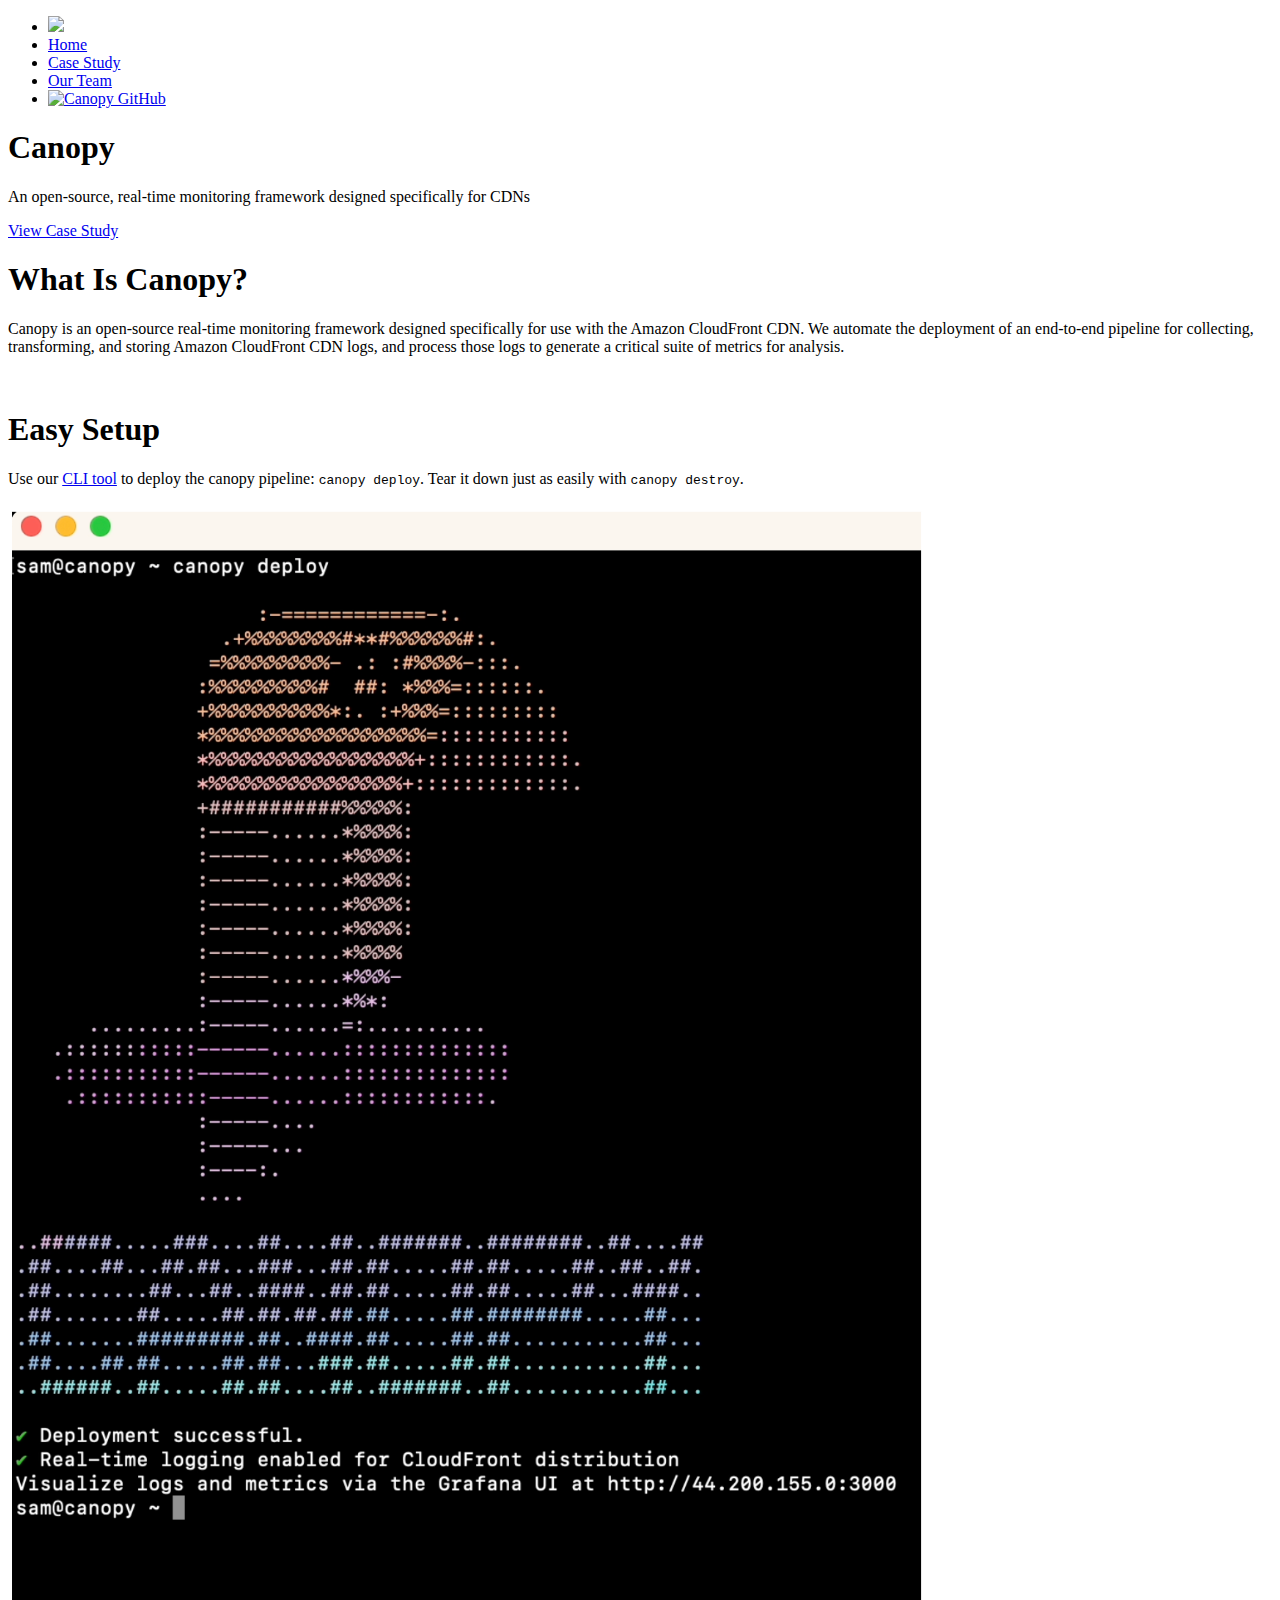
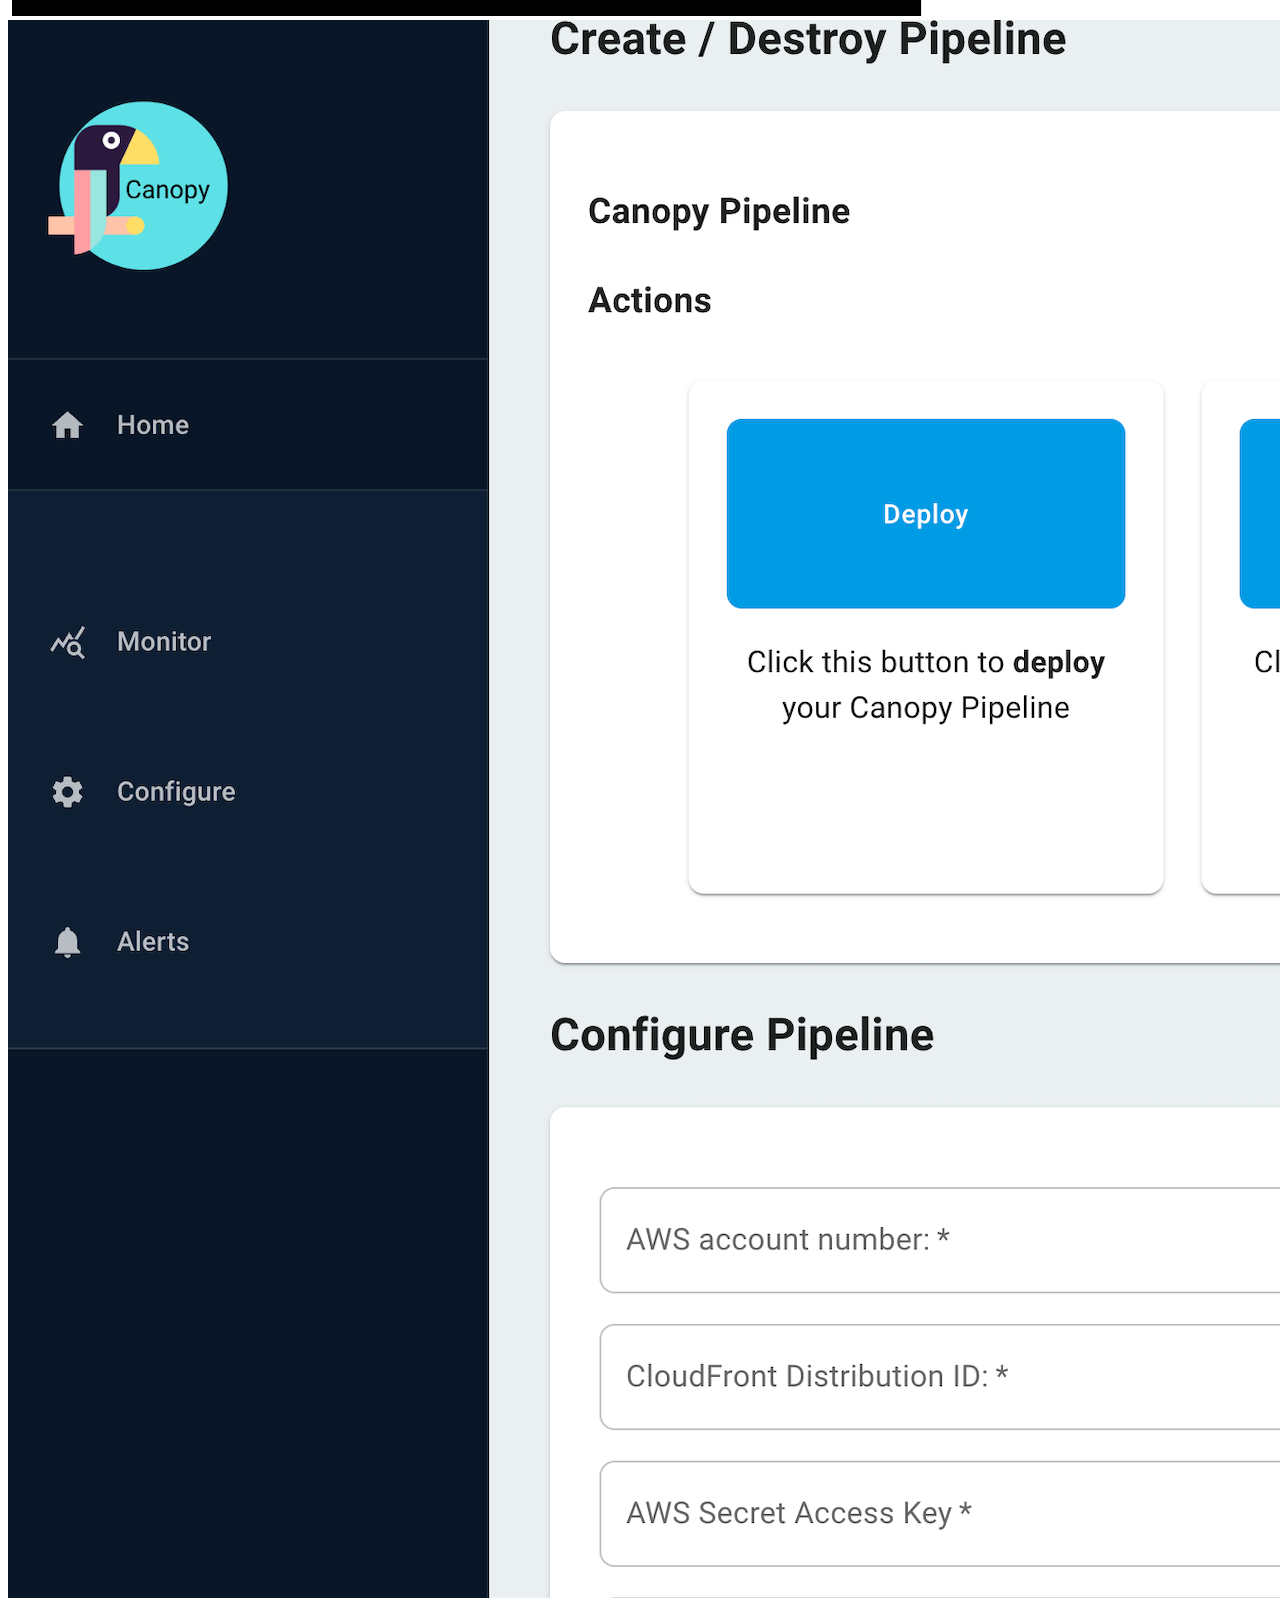
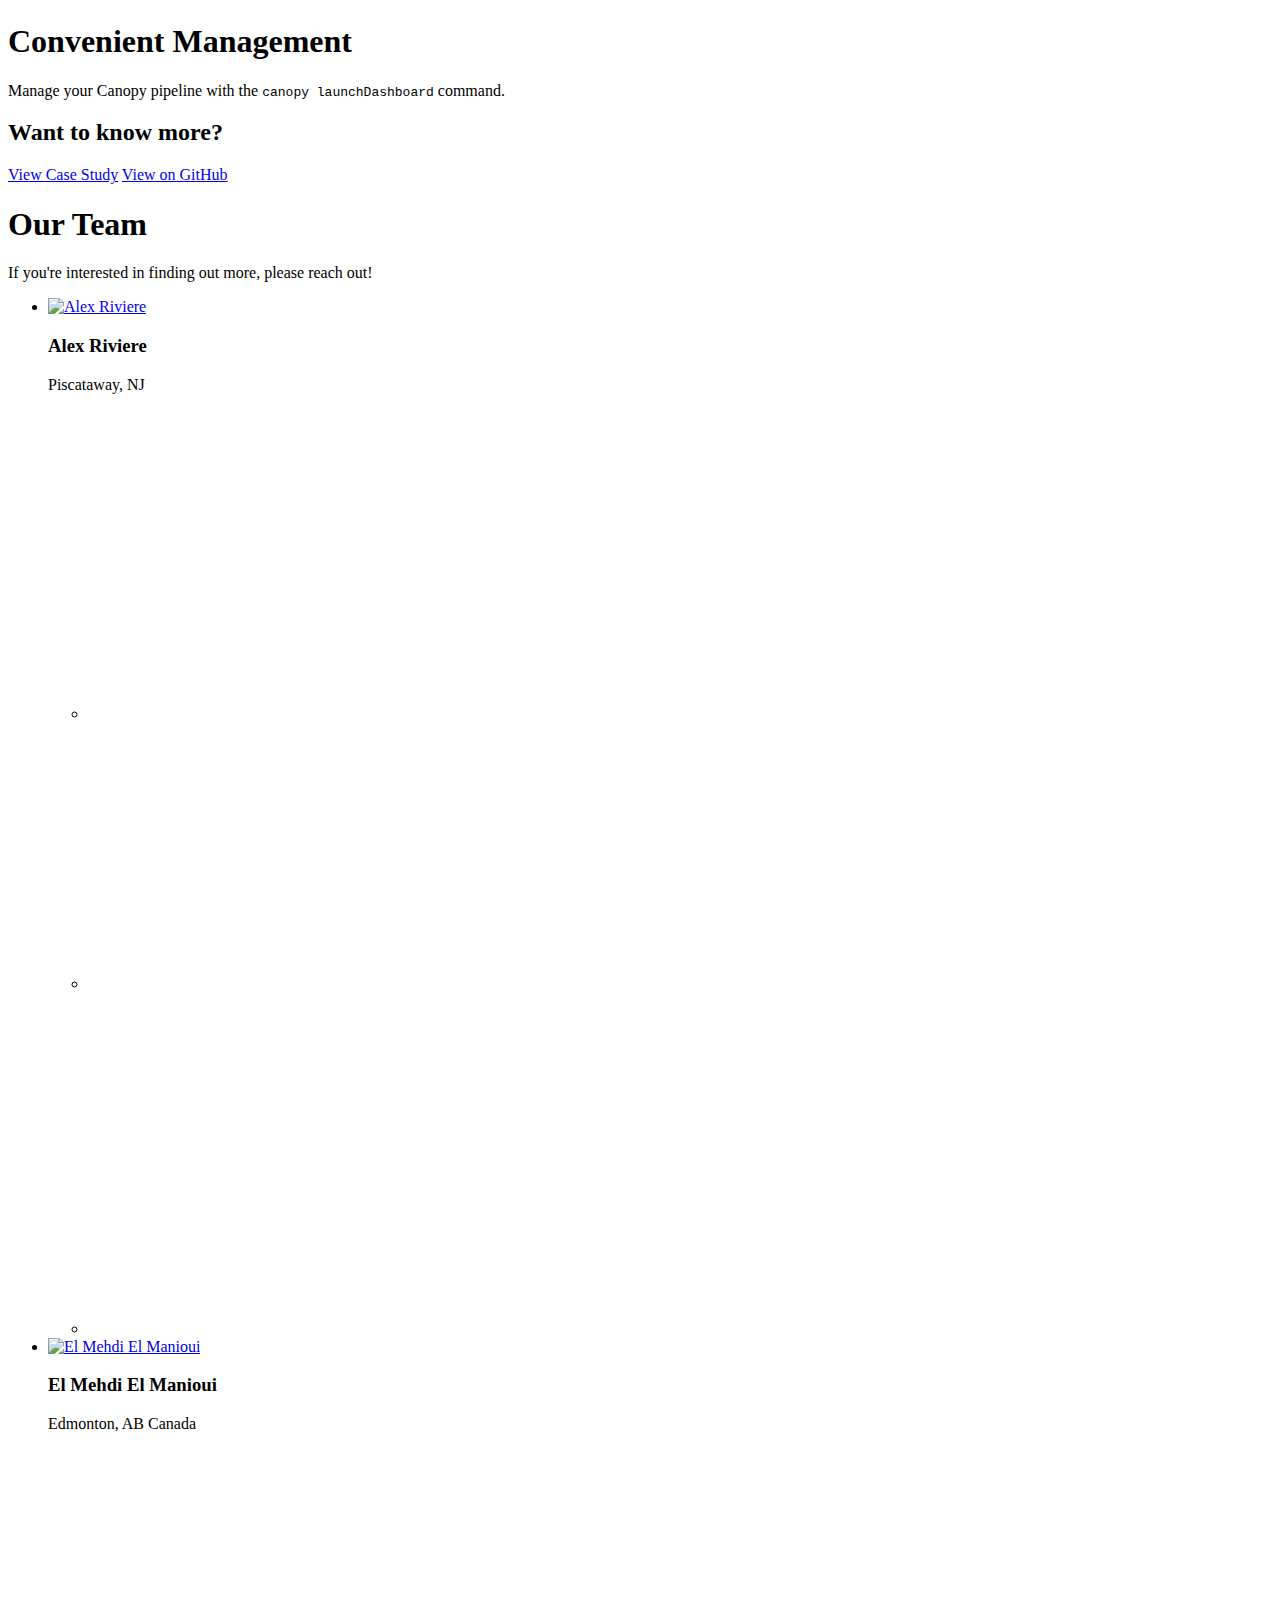
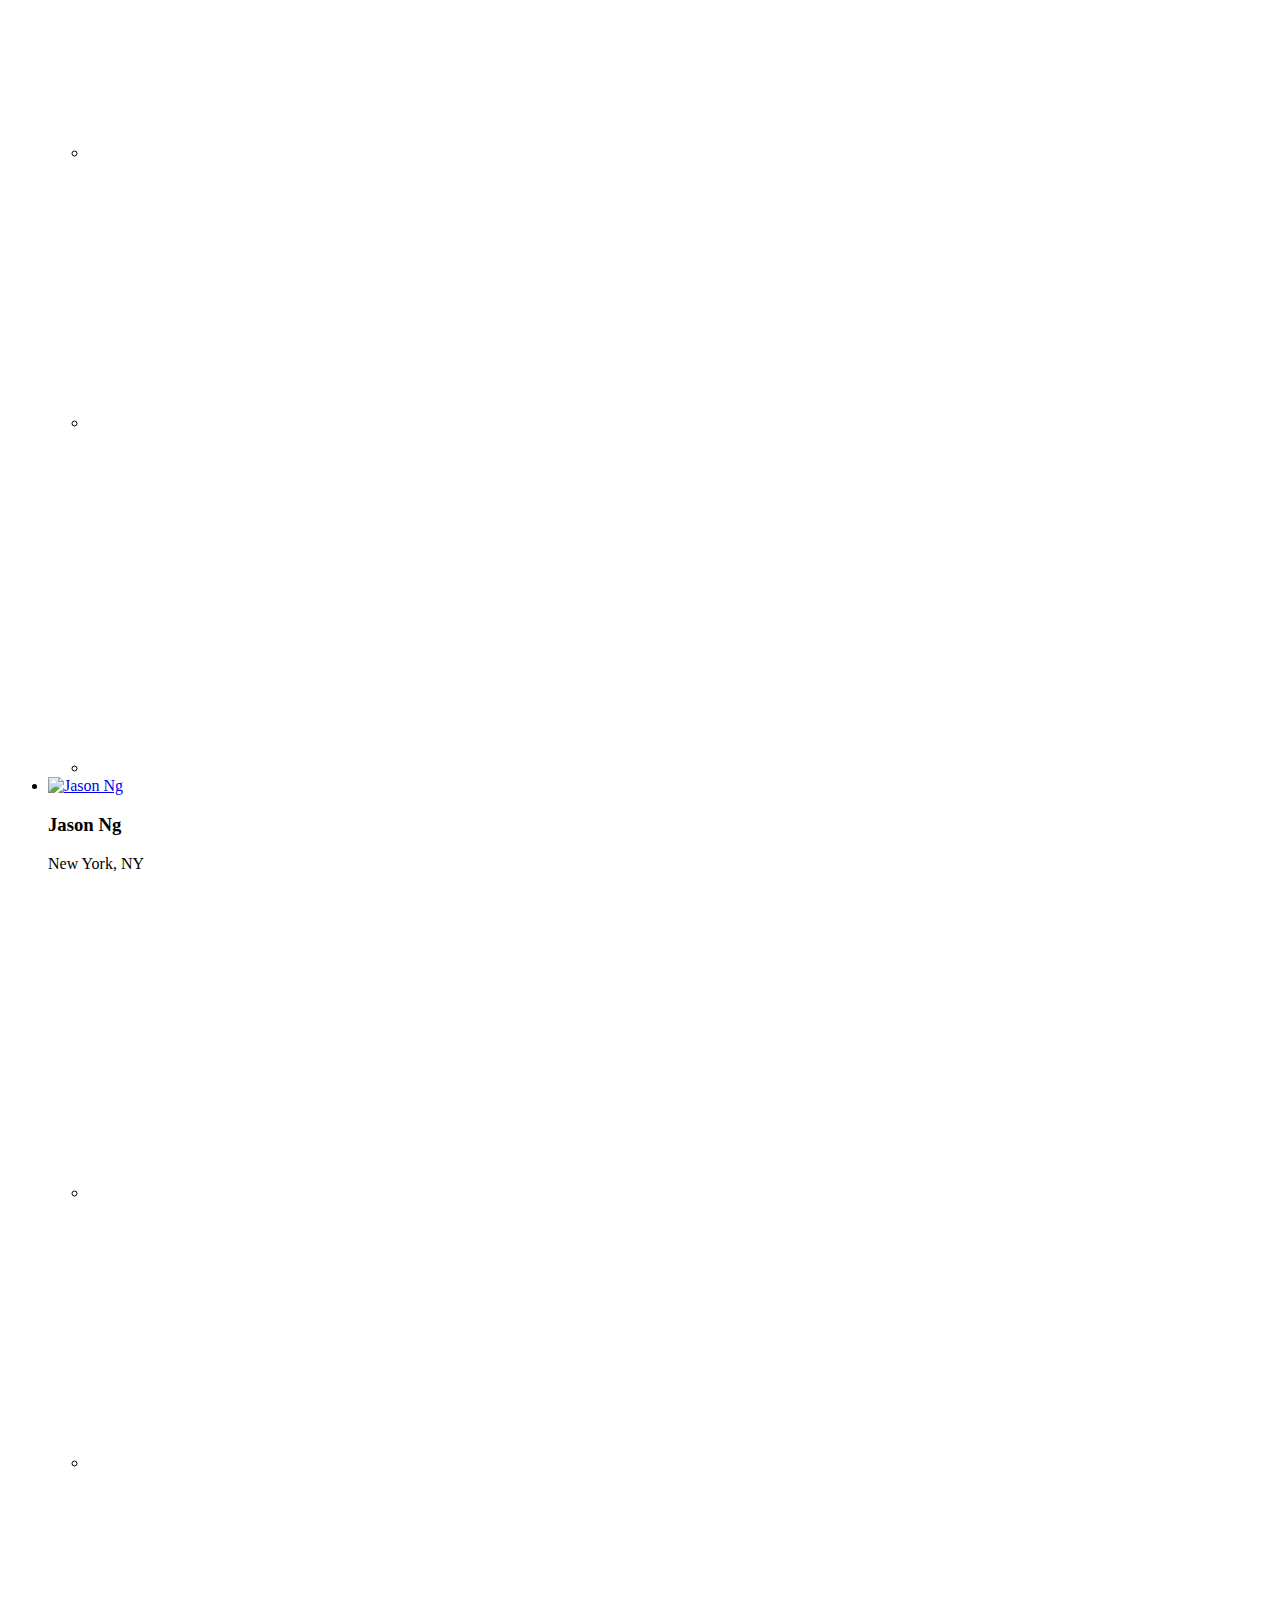
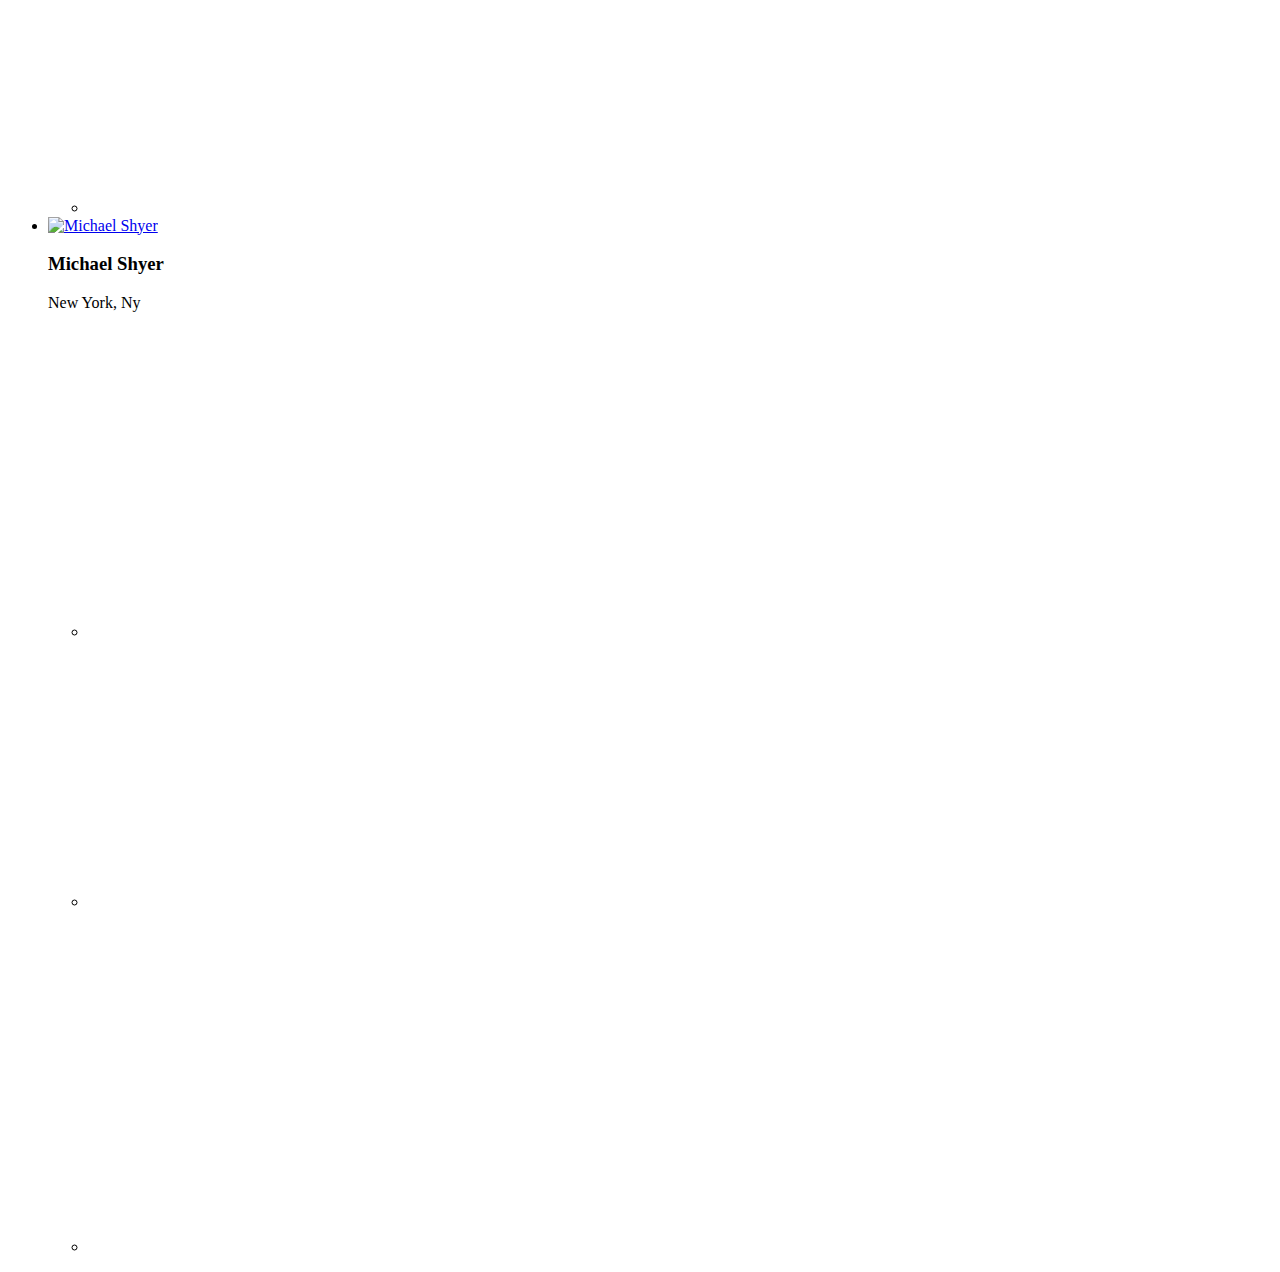
==== index.html @ 98d48e54 "Merge pull request #14 from canopy-framework/13-update-two-assets-in-indexhtml" ====
<!DOCTYPE html>
<html lang="en-US">
  <head>
    <meta charset="UTF-8" />
    <meta property="og:title" content="Canopy" />
    <meta property="og:type" content="website" />
    <meta property="og:image" content="images/logos/logo.png" />
    <meta
      property="og:description"
      content="Canopy: A CDN monitoring solution."
    />
    <meta property="og:url" content="https://github.com/canopy-framework/canopy-cli" /> 
    <script src="https://ajax.googleapis.com/ajax/libs/jquery/3.3.1/jquery.min.js"></script>
    <script>
      $(document).ready(function () {
        // Add smooth scrolling to all links
        $("a").on("click", function (event) {
          // Make sure this.hash has a value before overriding default behavior
          if (this.attributes.href.value.substr(0, 1) === "#") {
            // Prevent default anchor click behavior
            event.preventDefault();

            // Store hash
            var hash = this.hash;

            // Using jQuery's animate() method to add smooth page scroll
            // The optional number (800) specifies the number of milliseconds it takes to scroll to the specified area
            $("html, body").animate(
              {
                scrollTop: $(hash).offset().top,
              },
              800,
              function () {
                // Add hash (#) to URL when done scrolling (default click behavior)
                window.location.hash = hash;
              }
            );
          } // End if
        });
      });
    </script>
    <script>
      $(window).scroll(function () {
        if ($(this).scrollTop() > 300) {
          $(".bounce").hide(1000);
        } else {
          $(".bounce").show(1000);
        }
      });
    </script>

    <title>Canopy</title>

    <link rel="preconnect" href="https://fonts.gstatic.com" />
    <link
      href="https://fonts.googleapis.com/css2?family=Roboto:wght@400;700&family=Work+Sans:wght@400;600;700&display=swap"
      rel="stylesheet"
    />

    <link rel="stylesheet" href="stylesheets/reset.css" />
    <link rel="stylesheet" href="stylesheets/main.css" />

    <link
      rel="apple-touch-icon"
      sizes="180x180"
      href="images/logos/logo.png"
    />
    <link
      rel="icon"
      type="image/png"
      sizes="32x32"
      href="images/logos/logo.png"
    />
    <link
      rel="icon"
      type="image/png"
      sizes="16x16"
      href="images/logos/logo.png"
    />
    <meta name="viewport" content="width=device-width, initial-scale=1" />

    <link rel="preconnect" href="https://fonts.gstatic.com" />
    <link
      href="https://fonts.googleapis.com/css2?family=Red+Hat+Display:ital,wght@0,400;0,700;0,900;1,400&display=swap"
      rel="stylesheet"
    />
  </head>

  <body>
    <header id="home">
      <div class="header-backdrop">
        <nav>
          <ul>
            <li>
              <a href="index.html">
                <img src="images/logos/logo.png" />
              </a>
            </li>
            <li>
              <a href="index.html" class="active">Home</a>
            </li>
            <li><a href="case-study.html">Case Study</a></li>
            <li><a href="team.html">Our Team</a></li>
            <li class="flex-float-right">
              <a
                href="https://github.com/canopy-framework/canopy-cli"
                target="_blank"
              >
                <img
                  src="images/logos/github-mark-light.png"
                  alt="Canopy GitHub"
                  class="github"
                />
              </a>
            </li>
          </ul>
        </nav>

        <div class="banner">
          <h1>Canopy</h1>
          <p>
            An open-source, real-time monitoring framework designed specifically for CDNs
          </p>
          <a
            href="case-study.html"
            class="button button-primary button-wide banner-cta"
            >View Case Study</a
          >
        </div>
      </div>
      <a href="#overview" class="bounce"></a>
    </header>

    <section id="overview" class="integration">
      <article class="box">
        <div class="text-box">
          <h1>What Is Canopy?</h1>
          <p>
            Canopy is an open-source real-time monitoring framework designed specifically for use with the Amazon CloudFront CDN. We automate the deployment of an end-to-end pipeline for collecting, transforming, and storing Amazon CloudFront CDN logs, and process those logs to generate a critical suite of metrics for analysis. 
          </p>
          <p>&nbsp;</p>
          <h1>Easy Setup</h1>
          <p>
            Use our
            <!-- need to change to canopy github link -->
            <a href="https://github.com/canopy-framework/canopy-cli">CLI tool</a> to
            deploy the canopy pipeline:
            <code>canopy deploy</code>. Tear it down just as easily with
            <code>canopy destroy</code>.
          </p>
        </div>
      </article>

      <div class="box">
        <!-- need to change to canopy's gif or vid -->
        <img
          class="gif shadow-screenshot"
          src="images/cliPics/canopyDeploy.png"
          alt="Canopy deploy command command line view"
        />
      </div>
    </section>

    <section id="management" class="integration">
      <div class="box providers">
        <img
          id="ui-screenshot"
          class="browser-screenshot shadow-screenshot"
          src="images/dashboardPics/configure.png"
          alt="central control point for viewing services"
        />
      </div>
      <article class="box">
        <div class="text-box">
          <h1>Convenient Management</h1>
          <p>
            Manage your Canopy pipeline with the 
            <code>canopy launchDashboard</code> command.
          </p>
        </div>
      </article>
    </section>

    <!-- <section id="easy-integration" class="integration">
      <article class="box">
        <div class="text-box">
          <h1>Easy Integration</h1>
          <p>
            Integrate Tacklebox into your existing applications with one of our
            four client libraries in
            <a href="https://github.com/tacklebox-webhooks/ruby">Ruby</a>,
            <a href="https://github.com/tacklebox-webhooks/golang">Go</a>,
            <a href="https://github.com/tacklebox-webhooks/javascript"
              >JavaScript</a
            >, or
            <a href="https://github.com/tacklebox-webhooks/python">Python</a>.
          </p>
        </div>
      </article>

      <div class="box">
        <img
          class="browser-screenshot"
          src="images/newDiagrams/clientLibraries.png"
          alt="central control point for viewing services"
        />
      </div>
    </section> -->

    <section class="lower-cta">
      <h2>Want to know more?</h2>

      <div class="buttons">
        <a
          href="case-study.html"
          class="button button-primary button-wide banner-cta"
          >View Case Study</a
        >
        <!-- need to change to canopy github link -->
        <a
          href="https://github.com/canopy/cli"
          target="_blank"
          class="button button-link banner-cta"
          >View on GitHub</a
        >
      </div>
    </section>

    <footer>
      <div class="footer-backdrop">
        <section id="our-team">
          <h1>Our Team</h1>
          <p>
            If you're interested in finding out more, please reach out!
          </p>
          <ul>
            <li class="individual">
              <a href="https://github.com/AlexRiviere" target="_blank"
                ><img src="images/team/alex.png" alt="Alex Riviere"
              /></a>
              <h3>Alex Riviere</h3>
              <p>Piscataway, NJ</p>
              <ul class="social-icons">
                <li>
                  <a href="mailto:alexanderm.riviere@gmail.com" target="_blank">
                    <img src="images/icons/email_icon.png" alt="email" />
                  </a>
                </li>
                <li>
                  <a href="https://github.com/AlexRiviere" target="_blank"> <!-- Replace href with URL of Alex website-->
                    <img src="images/icons/website_icon.png" alt="website" />
                  </a>
                </li>
                <li>
                  <a href="https://www.linkedin.com/in/alex-riviere-7561aab6/" target="_blank">
                    <img src="images/icons/linked_in_icon.png" alt="linkedin" />
                  </a>
                </li>
              </ul>
            </li>
            <li class="individual">
              <a href="https://github.com/eemanioui" target="_blank"
                ><img src="images/team/mehdi.png" alt="El Mehdi El Manioui"
              /></a>
              <h3>El Mehdi El Manioui</h3>
              <p>Edmonton, AB Canada</p>
              <ul class="social-icons">
                <li>
                  <a href="mailto:elmanioui.mehdi@gmail.com" target="_blank">
                    <img src="images/icons/email_icon.png" alt="email" />
                  </a>
                </li>
                <li>
                  <a href="https://www.elmanioui.com/" target="_blank">
                    <img src="images/icons/website_icon.png" alt="website" />
                  </a>
                </li>
                <li>
                  <a href="" target="_blank"> <!-- Fill href with linkedin page of El Mehdi-->
                    <img src="images/icons/linked_in_icon.png" alt="linkedin" />
                  </a>
                </li>
              </ul>
            </li>
            <li class="individual">
              <a href="ttps://github.com/jason-ng3" target="_blank"
                ><img src="images/team/jason.png" alt="Jason Ng"
              /></a>
              <h3>Jason Ng</h3>
              <p>New York, NY</p>
              <ul class="social-icons">
                <li>
                  <a href="mailto:jasonscoat@yahoo.com" target="_blank">
                    <img src="images/icons/email_icon.png" alt="email" />
                  </a>
                </li>
                <li>
                  <a href="https://amazingjason.dev" target="_blank">
                    <img src="images/icons/website_icon.png" alt="website" />
                  </a>
                </li>
                <li>
                  <a href="" target="_blank"> <!-- Fill href with linkedin page of Jason-->
                    <img src="images/icons/linked_in_icon.png" alt="linkedin" />
                  </a>
                </li>
              </ul>
            </li>
            <li class="individual">
              <a href="https://github.com/mshyer" target="_blank"
                ><img src="images/team/michael.png" alt="Michael Shyer"
              /></a>
              <h3>Michael Shyer</h3>
              <p>New York, Ny</p>
              <ul class="social-icons">
                <li>
                  <a href="mailto:mshyer@outlook.com" target="_blank">
                    <img src="images/icons/email_icon.png" alt="email" />
                  </a>
                </li>
                <li>
                  <a href="https://github.com/mshyer" target="_blank"> <!-- Replace href with URL of Michael Website-->
                    <img src="images/icons/website_icon.png" alt="website" />
                  </a>
                </li>
                <li>
                  <a href="" target="_blank"> <!-- Fill href with linkedin page of Michael-->
                    <img src="images/icons/linked_in_icon.png" alt="linkedin" />
                  </a>
                </li>
              </ul>
            </li>
          </ul>
        </section>
      </div>
    </footer>
  </body>
</html>
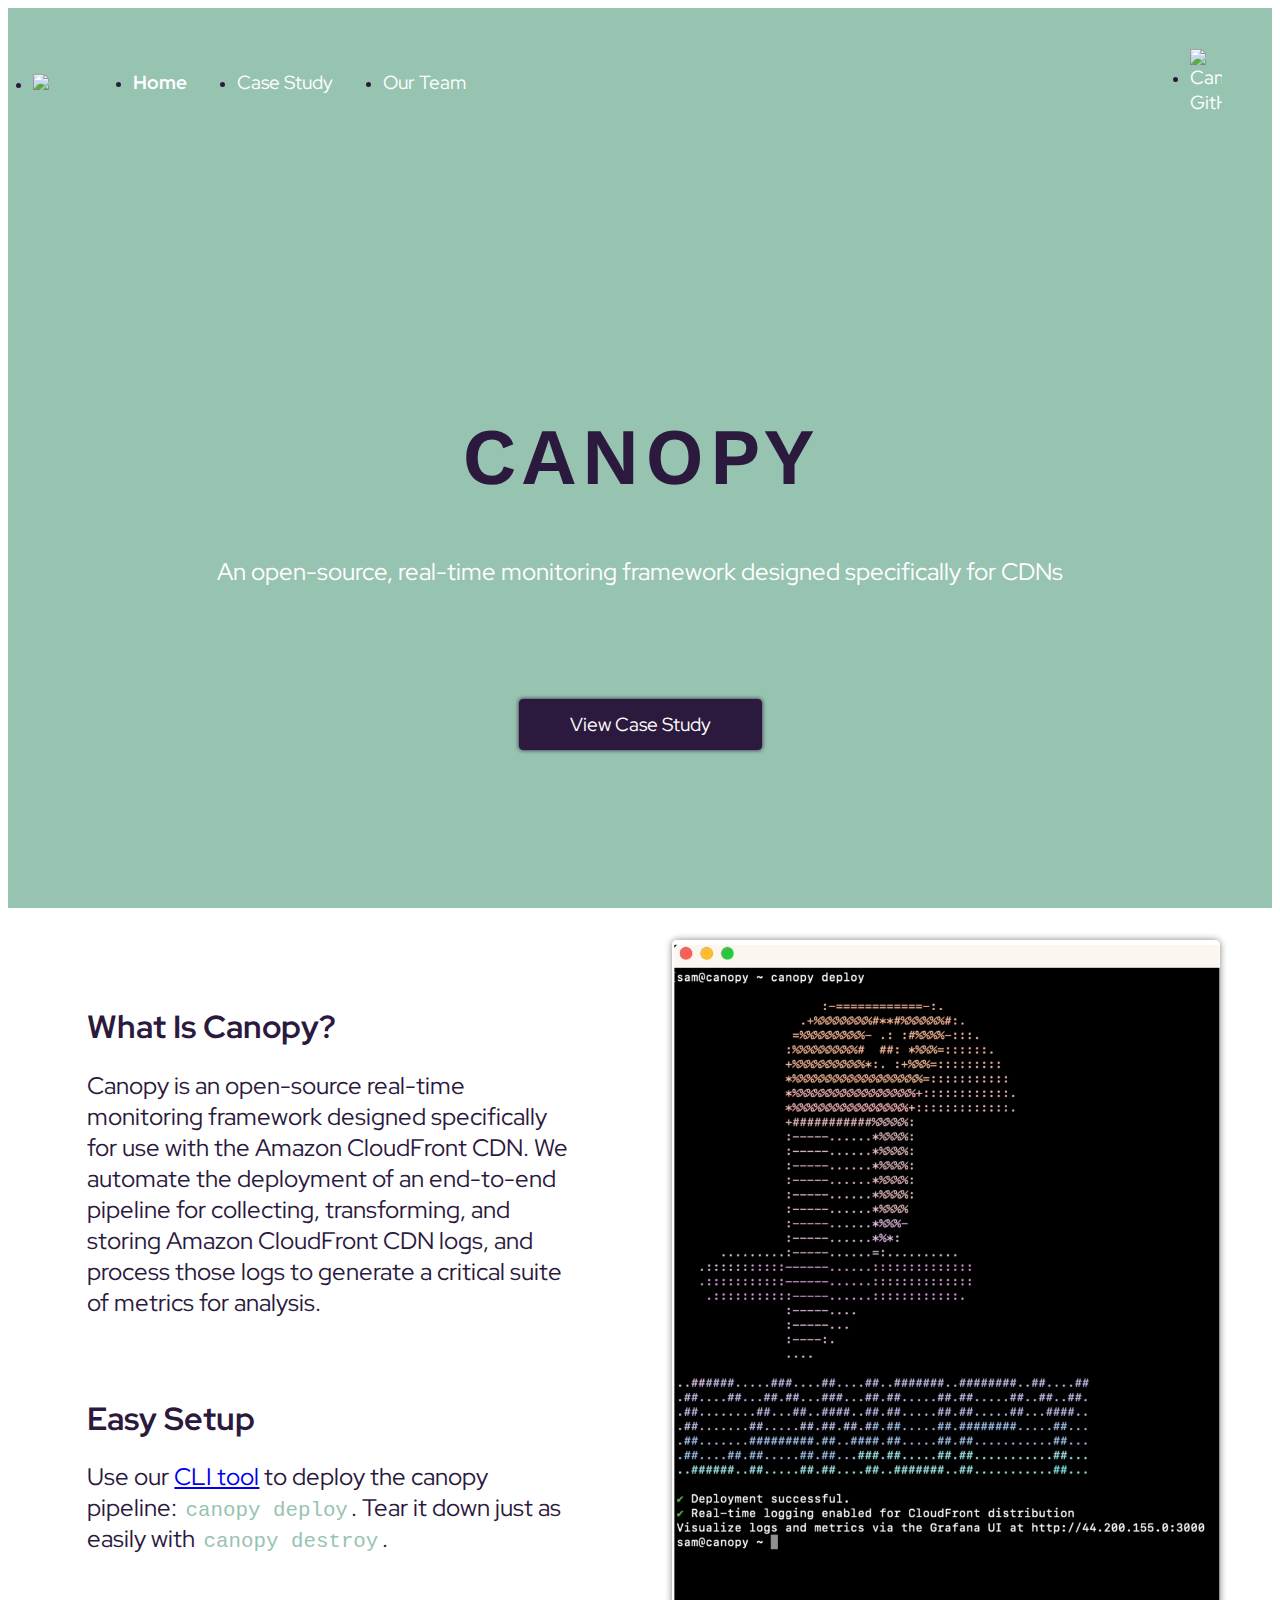
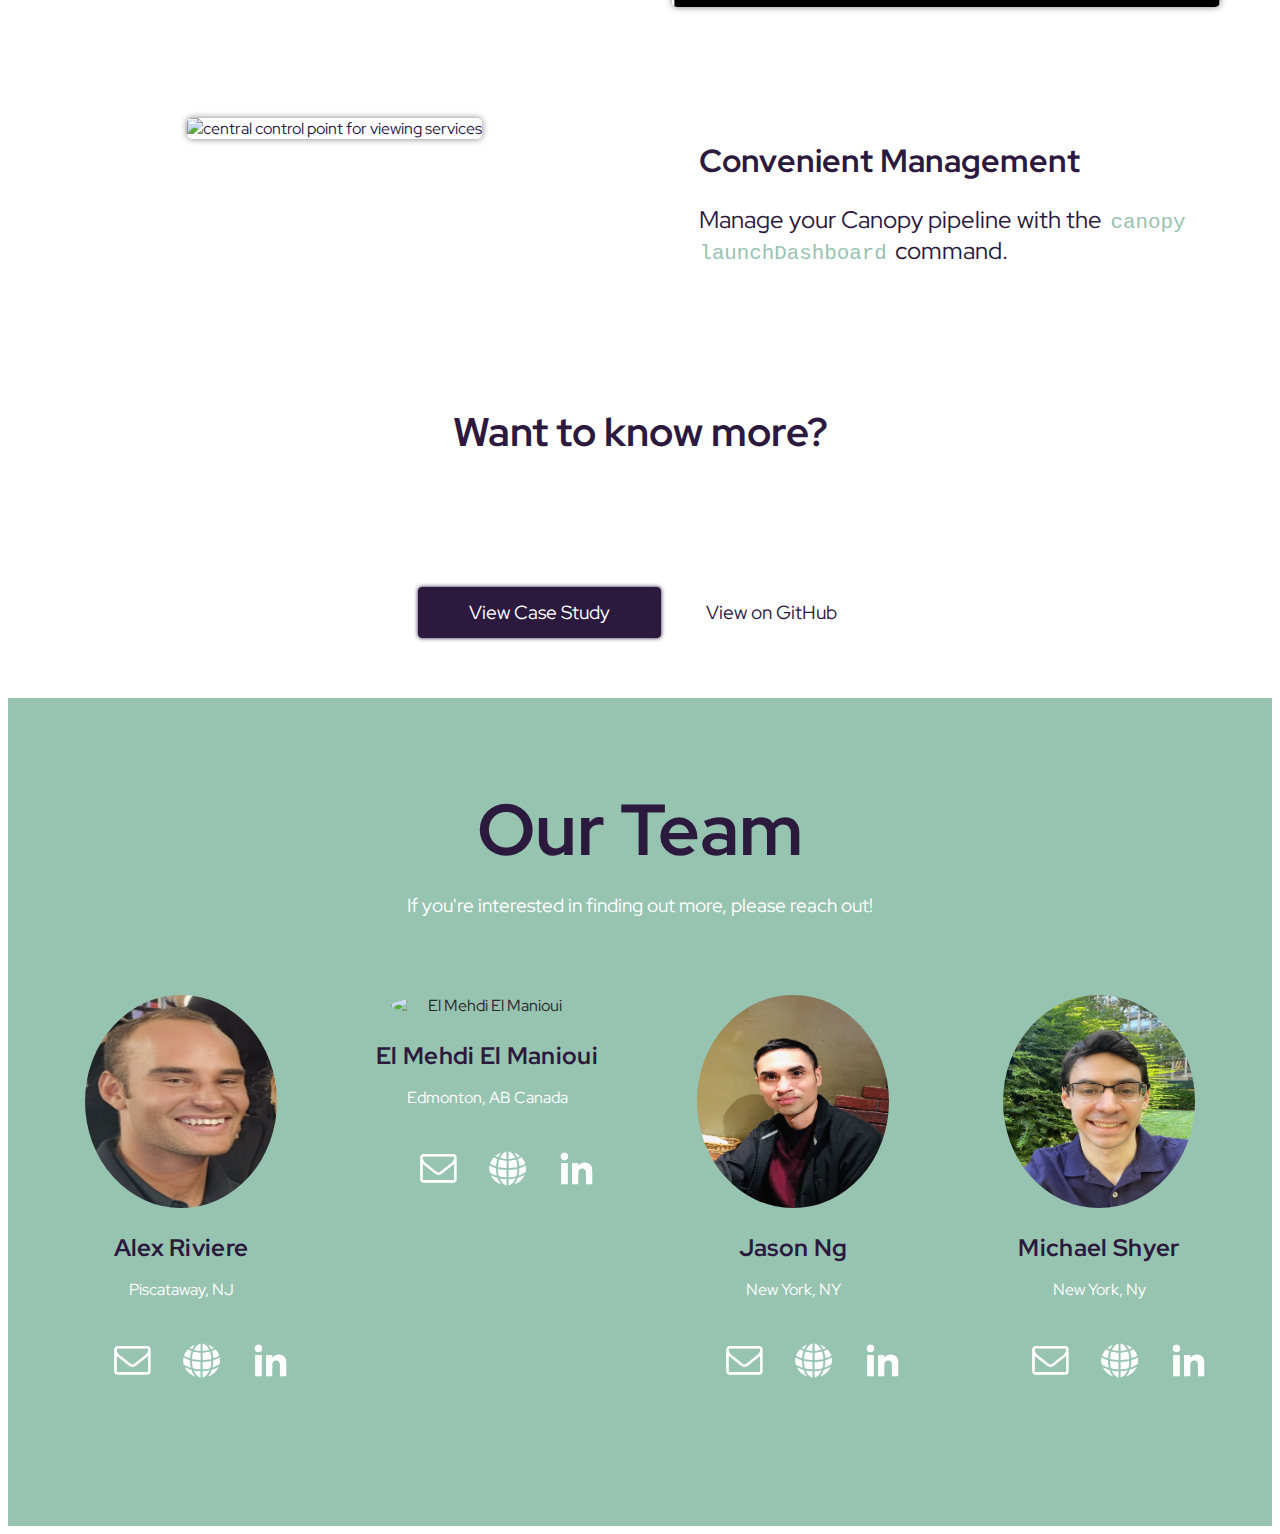
==== commit b78c12d4: "Merge pull request #22 from canopy-framework/21-fix-typo" ====
--- a/index.html
+++ b/index.html
@@ -166,7 +166,7 @@
         <img
           id="ui-screenshot"
           class="browser-screenshot shadow-screenshot"
-          src="images/dashboardPics/configure.png"
+          src="images/dashboardPics/admin_configure.png"
           alt="central control point for viewing services"
         />
       </div>
@@ -283,7 +283,7 @@
               </ul>
             </li>
             <li class="individual">
-              <a href="ttps://github.com/jason-ng3" target="_blank"
+              <a href="https://github.com/jason-ng3" target="_blank"
                 ><img src="images/team/jason.png" alt="Jason Ng"
               /></a>
               <h3>Jason Ng</h3>
--- a/stylesheets/main.css
+++ b/stylesheets/main.css
@@ -0,0 +1,1467 @@
+/* ---------------------------------
+                general
+------------------------------------ */
+
+body {
+  background-color: white;
+  color: #97c3b1;
+  font-family: "Red Hat Display", sans-serif;
+}
+
+.study-wrapper {
+  display: flex;
+  justify-content: center;
+}
+
+main {
+  width: 70%;
+  margin: 0 10rem 0 2rem;
+  min-width: 0;
+}
+
+.study-wrapper section {
+  max-width: 90%;
+}
+
+p,
+div,
+li {
+  color: #2c193e;
+}
+
+h1,
+h2,
+h3,
+h4,
+h5 {
+  font-family: "Red Hat Display", sans-serif;
+  color: #2c193e;
+}
+
+h1 {
+  font-size: 4.5rem;
+}
+
+h2 {
+  font-size: 2.5rem;
+}
+
+h3 {
+  font-size: 1.7rem;
+}
+
+h4 {
+  font-size: 1.25rem;
+}
+
+code {
+  color: #97c3b1;
+  font-family: "Fira Code", monospace;
+  font-size: 1.3rem;
+}
+
+p > code {
+  color: #97c3b1;
+  background: white;
+  padding: 0 0.2rem;
+  border-radius: 4px;
+}
+
+.lower-cta {
+  padding-top: 50px;
+  margin: 0 auto 60px auto;
+  text-align: center;
+}
+
+.integration {
+  width: 100%;
+  display: flex;
+  color: #262335;
+  padding: 0 20px;
+  box-sizing: border-box;
+}
+
+.text-box {
+  width: 90%;
+}
+
+.text-box h1 {
+  font-size: 2rem;
+}
+
+.text-box p {
+  font-size: 1.5rem;
+  margin-top: 1rem;
+}
+
+.box {
+  width: 50vw;
+  display: flex;
+  justify-content: center;
+  padding: 2rem;
+  align-items: center;
+}
+
+.integration div.box {
+  display: block;
+  text-align: center;
+}
+
+.integration img {
+  display: inline;
+}
+
+.gif {
+  width: 100%;
+}
+
+.browser-screenshot {
+  width: 100%;
+}
+
+.shadow-screenshot {
+  border-radius: 5px;
+  box-shadow: 0 0 7px grey;
+}
+
+.button {
+  padding: 12px 25px;
+  background: white;
+  color: #35363a;
+  border: 1px solid #ccc;
+  border-radius: 4px;
+  cursor: pointer;
+  text-decoration: none;
+  display: inline-block;
+}
+
+.button-primary {
+  background: #2c193e;
+  border-color: #2c193e;
+  color: white;
+  box-shadow: 0 0 4px #2c193e;
+}
+
+.button.button-primary:hover {
+  background: #c06c84;
+  color: white;
+  border-color: #c06c84;
+  box-shadow: 0 0 4px #c06c84;
+}
+
+.button-link {
+  color: #2c193e;
+  border: 1px solid transparent;
+  background: transparent;
+}
+
+.button.button-link:hover {
+  background: white;
+}
+
+.button-wide {
+  padding: 12px 50px;
+}
+
+.button:hover {
+  background: white;
+}
+
+blockquote {
+  border-left: 0.3rem solid #2c193e;
+  background: white;
+  color: #393551;
+  margin: 1rem 0;
+  padding: 1.5rem 1rem;
+}
+
+blockquote:before {
+  color: white;
+  font-size: 4rem;
+  line-height: 0.1rem;
+  margin-right: 0.25rem;
+  vertical-align: -0.4rem;
+}
+
+i,
+em {
+  font-style: italic;
+}
+
+sup {
+  display: inline-block;
+  vertical-align: super;
+}
+
+sup a {
+  color: #777;
+  text-decoration: none;
+}
+
+sup a:hover {
+  color: #ed6a40;
+}
+
+/*******************
+  Arrow
+******************/
+
+.bounce {
+  position: fixed;
+  left: 50%;
+  bottom: 0;
+  margin-top: -25px;
+  margin-left: -25px;
+  height: 50px;
+  width: 50px;
+  background: url("https://static1.squarespace.com/static/5e78f290575a6321739eba41/t/5ec8625c6dad0e25fa5a8234/1590190684880/Arrow.png");
+  background-size: 100% auto;
+  -webkit-animation: bounce 1s infinite;
+  -moz-animation: bounce 1s infinite;
+  -o-animation: bounce 1s infinite;
+  animation: bounce 1s infinite;
+}
+
+@media only screen and (max-width: 1023px) {
+  .bounce {
+    display: none;
+  }
+}
+
+@-webkit-keyframes bounce {
+  0% {
+    bottom: 0px;
+  }
+  50% {
+    bottom: 15px;
+  }
+  100% {
+    bottom: 30;
+  }
+}
+
+@-moz-keyframes bounce {
+  0% {
+    bottom: 0px;
+  }
+  50% {
+    bottom: 15px;
+  }
+  100% {
+    bottom: 30;
+  }
+}
+
+@-o-keyframes bounce {
+  0% {
+    bottom: 0px;
+  }
+  50% {
+    bottom: 15px;
+  }
+  100% {
+    bottom: 30;
+  }
+}
+
+@keyframes bounce {
+  0% {
+    bottom: 0px;
+  }
+  50% {
+    bottom: 15px;
+  }
+  100% {
+    bottom: 30;
+  }
+}
+
+/* ---------------------------------
+               images
+------------------------------------ */
+
+img {
+  display: block;
+  margin: 0 auto;
+  max-width: 900px;
+}
+
+.github {
+  width: 32px;
+  transition: 200ms ease filter;
+}
+
+.github:hover {
+  filter: invert(25%);
+}
+
+#tacklebox-components {
+  max-width: 1100px;
+}
+
+#comparison-table {
+  max-width: 700px;
+}
+
+/* ---------------------------------
+                intro
+------------------------------------ */
+
+#home {
+  height: 100vh;
+  background: linear-gradient(180deg, #97c3b1, #97c3b1);
+  position: relative;
+  min-height: 800px;
+  z-index: 1;
+}
+
+header p {
+  color: white;
+  font-weight: normal;
+  font-size: 24px;
+  position: initial;
+  transform: none;
+  margin-bottom: 1rem;
+}
+
+nav {
+  display: block;
+  padding: 25px 0;
+}
+
+nav ul {
+  display: flex;
+  align-items: center;
+  padding-left: 25px;
+}
+
+nav ul li {
+  text-align: center;
+  margin-right: 50px;
+}
+
+nav ul li a {
+  color: white;
+  text-decoration: none;
+  font-size: 19px;
+  display: flex;
+  align-items: center;
+}
+
+nav ul li a.active {
+  font-weight: bold;
+}
+
+nav ul li a:hover {
+  text-decoration: underline;
+}
+
+nav ul li img {
+  width: 50px;
+  height: auto;
+}
+
+.header-short {
+  background: linear-gradient(-90deg, #97c3b1, #97c3b1);
+}
+
+.banner {
+  background-position: center center;
+  background-repeat: no-repeat;
+  background-size: contain;
+  box-sizing: border-box;
+  text-align: center;
+  padding-top: 150px;
+  margin-top: 50px;
+  height: 350px;
+  padding: 150px 20px 0 20px;
+}
+
+.banner h1 {
+  color: #2c193e;
+  text-transform: uppercase;
+  font-weight: 600;
+  letter-spacing: 5px;
+  font-family: "Work Sans", sans-serif;
+  font-size: 5rem;
+  padding: 0 20px;
+  width: 100%;
+  box-sizing: border-box;
+}
+
+.banner-cta {
+  margin-top: 6rem;
+  font-size: 19px;
+}
+
+#overview {
+  /* text-align: center; */
+  margin-bottom: 2rem;
+  font-size: 3rem;
+}
+
+/* ---------------------------------
+            case study
+------------------------------------ */
+.sidebar {
+  position: -webkit-sticky;
+  position: sticky;
+  align-self: flex-start;
+  top: 0;
+  margin-top: 13rem;
+  padding: 3rem;
+  min-width: 225px;
+  margin-right: 50px;
+  margin-bottom: 100px;
+}
+
+.sidebar ul {
+  list-style: none;
+}
+
+.sidebar li {
+  padding: 0;
+  margin: 0;
+  font-size: 1.1rem;
+}
+
+.sidebar a {
+  color: #2c193e;
+  text-decoration: none;
+  width: 100%;
+  padding: 0.5rem;
+  display: inline-block;
+  list-style: none;
+  box-sizing: border-box;
+  transition: 200ms ease background;
+}
+
+.sidebar a:hover,
+.sidebar a.active {
+  color: #97c3b1;
+}
+
+#side-nav {
+  display: none;
+
+  left: 1rem;
+  position: fixed;
+  top: 17%;
+  transform: translateY(-50%);
+}
+
+#side-nav img {
+  width: 100%;
+  max-width: 250px;
+  height: auto;
+}
+
+#case-study {
+  max-width: 1000px;
+}
+
+#case-study nav {
+  display: none;
+  left: 2rem;
+  position: fixed;
+  top: 70%;
+  transform: translateY(-60%);
+}
+
+#case-study nav li {
+  color: #999;
+  font-size: 1.3rem;
+  list-style: circle;
+  margin-bottom: 2vh;
+}
+
+#case-study nav li:last-of-type {
+  margin-bottom: 0;
+}
+
+#case-study nav a {
+  color: #999;
+  font-size: 0.9rem;
+  margin-left: 1rem;
+  text-decoration: none;
+  vertical-align: 0.1rem;
+}
+
+#case-study nav a:hover {
+  color: #ed6a40;
+}
+
+#case-study a {
+  color: #2c193e;
+  text-decoration: none;
+}
+
+#case-study a:hover,
+#case-study a.active {
+  color: #43494d;
+}
+
+#case-study h3,
+#case-study h4,
+#case-study h5,
+#case-study p,
+#case-study pre,
+#case-study ul,
+#case-study ol {
+  margin-bottom: 20px;
+}
+
+#case-study ul {
+  margin-left: 40px;
+}
+
+#case-study ul ul {
+  margin-bottom: 0px;
+}
+
+#case-study h2 {
+  font-family: "Red Hat Display", sans-serif;
+  margin: 75px auto 20px auto;
+}
+
+#case-study h2:first-of-type {
+  margin-top: 50px;
+}
+
+#case-study h2,
+h3 {
+  letter-spacing: 0.02rem;
+}
+
+#case-study h1 {
+  text-align: center;
+  margin: 4rem 0;
+}
+
+#case-study h3,
+#case-study h4,
+#case-study h5 {
+  color: #2c193e;
+}
+
+#case-study p {
+  font-size: 1.2rem;
+  line-height: 2rem;
+}
+
+.img-wrapper {
+  position: relative;
+  margin: 50px auto;
+  width: 100%;
+  max-width: 1000px;
+}
+
+#question-categories.img-wrapper {
+  max-width: 400px;
+}
+
+#medium-pic.img-wrapper {
+  max-width: 600px;
+}
+
+.img-wrapper img {
+  max-width: 100%;
+}
+
+.img-half {
+  position: relative;
+  margin: 50px 2% 50px 0;
+  width: 48%;
+  float: left;
+}
+
+.img-half img {
+  width: 100%;
+}
+
+#case-study .img-wrapper p {
+  font-size: 80%;
+  text-align: center;
+  width: 50%;
+  line-height: 1rem;
+  margin: 0 auto;
+  margin-bottom: 0;
+}
+
+#case-study blockquote p {
+  font-size: 1.1rem;
+}
+
+#case-study blockquote p:first-of-type {
+  font-style: italic;
+}
+
+#case-study blockquote p:last-of-type {
+  margin-bottom: 0;
+}
+
+#case-study ol {
+  padding-left: 2rem;
+}
+
+#case-study li {
+  font-size: 1.2rem;
+  padding-bottom: 5px;
+  /* margin-left: 2rem; */
+  line-height: 2rem;
+  list-style: disc;
+  padding-bottom: 5px;
+}
+
+#case-study li code {
+  font-size: 1.1rem;
+}
+
+#case-study ol li code {
+  font-size: 1.1rem;
+}
+
+#case-study ol li {
+  list-style: decimal;
+}
+
+#case-study .lower-alpha-list li {
+  list-style: lower-alpha;
+}
+
+#case-study .number-list li {
+  list-style: decimal;
+}
+
+#slideshow img {
+  display: none;
+}
+
+#slidehow img.active {
+  display: block;
+}
+
+li.footnote-item {
+  font-size: 1rem !important;
+  margin-bottom: 15px;
+}
+
+.buttons {
+  margin: 0 auto;
+  text-align: center;
+}
+
+.buttons .button {
+  margin-left: 8px;
+  margin-right: 8px;
+}
+/* ---------------------------------
+            our team
+------------------------------------ */
+
+footer,
+.team-wrapper {
+  background: linear-gradient(180deg, #97c3b1, #97c3b1);
+  color: white;
+}
+
+.footer-backdrop,
+.team-backdrop,
+.banner-short {
+  background: url("../images/icons/stars.svg");
+  background-position: center center;
+  background-repeat: repeat repeat;
+  background-size: contain;
+}
+
+.team-backdrop {
+  height: 100%;
+}
+
+#our-team {
+  color: white;
+  padding-bottom: 25px;
+}
+
+#our-team p {
+  color: white;
+}
+
+#our-team h1 {
+  font-weight: 700;
+  padding-top: 100px;
+  margin-bottom: 30px;
+  text-align: center;
+  line-height: 4rem;
+  color: #2c193e;
+}
+
+#our-team > p {
+  font-size: 1.2rem;
+  line-height: 1.7rem;
+  margin-top: 30px;
+  text-align: center;
+  margin: 0 auto;
+  width: 45%;
+}
+
+#our-team > ul {
+  padding: 60px 0 80px;
+  text-align: center;
+}
+
+#our-team li,
+#our-team .social-icons li {
+  display: inline-block;
+  margin: 0 3%;
+  vertical-align: top;
+}
+
+#our-team h3 {
+  margin-bottom: 10px;
+  color: #2c193e;
+}
+
+#our-team a {
+  color: #282828;
+  text-decoration: none;
+}
+
+#our-team li > a img {
+  border-radius: 100%;
+  margin: 0 auto 20px;
+  width: 15vw;
+  max-width: 250px;
+}
+
+#our-team .individual ul {
+  margin: 0;
+  display: flex;
+  justify-content: space-around;
+  /* max-width: 80%; */
+}
+
+#our-team .individual li a img {
+  border-radius: 45px;
+  padding: 2px;
+  margin-top: 10px;
+  width: 45px;
+}
+
+#our-team .individual li img:hover {
+  filter: invert(20%);
+}
+
+#our-team .individual li {
+  margin: 10px 10px 0 10px;
+}
+
+#our-team .individual p {
+  font-size: 1rem;
+}
+
+small {
+  display: block;
+  text-align: center;
+  font-style: italic;
+  opacity: 0.5;
+  margin: 0 0 2rem;
+}
+
+#our-team small a {
+  color: #9eba2a;
+}
+
+.supported-languages {
+  max-width: 550px;
+}
+
+/* ---------------------------------
+    responsive design (width)
+------------------------------------ */
+
+@media (max-width: 1400px) {
+  #our-team > ul {
+    display: flex;
+    justify-content: space-around;
+    padding-left: 20px;
+    padding-right: 20px;
+  }
+
+  #our-team li {
+    margin: 0;
+  }
+
+  #our-team > p {
+    width: 70%;
+  }
+}
+
+@media (max-width: 1100px) {
+  #our-team > p {
+    width: 70%;
+  }
+
+  .text-box h1 {
+    font-size: 1.8rem;
+  }
+
+  .text-box p {
+    font-size: 1.3rem;
+  }
+
+  #overview .text-box p:nth-child(3) {
+    margin-top: 0;
+  }
+
+  nav#case-study-mobile ul {
+    margin: 0;
+  }
+
+  nav#site-navigation #case-study-mobile li {
+    margin-left: 0;
+  }
+
+  nav#site-navigation #case-study-mobile li:last-child {
+    margin-bottom: 0;
+  }
+
+  main {
+    padding: 0 1rem;
+    margin: 0 2rem;
+    width: 100%;
+  }
+
+  section#integration {
+    flex-direction: column;
+    align-items: center;
+  }
+
+  #integration article {
+    width: 100vw;
+    text-align: center;
+    padding-bottom: 100px;
+  }
+
+  #integration div.box {
+    width: 100vw;
+    padding: 0 10px 100px 10px;
+  }
+
+  section#case-study {
+    margin: 70px auto;
+  }
+
+  #case-study h2:first-of-type {
+    margin-top: 20px;
+  }
+
+  #flowchart {
+    max-width: 100%;
+    height: auto;
+  }
+
+  #our-team h1 {
+    padding-top: 80px;
+  }
+
+  .sidebar {
+    margin-right: 0;
+  }
+}
+
+@media (max-width: 975px) {
+  /* section */
+  .sidebar {
+    display: none;
+  }
+
+  .box {
+    width: 100%;
+    padding: 1rem 0;
+  }
+
+  .integration {
+    flex-direction: column;
+  }
+
+  #management.integration {
+    flex-direction: column-reverse;
+  }
+
+  .integration a.button {
+    display: inline-block;
+    margin: 1rem auto;
+    padding: 0.4rem;
+    text-align: center;
+    font-size: 1rem;
+  }
+
+  .integration img {
+    max-width: 90%;
+  }
+
+  .text-box h1 {
+    font-size: 2rem;
+    margin-bottom: 1rem;
+  }
+
+  .text-box p {
+    font-size: 1.25rem;
+    padding: 0;
+    margin: 0;
+  }
+
+  #our-team > p {
+    width: 60%;
+  }
+
+  #our-team .individual li {
+    margin: 10px 7px 0;
+  }
+
+  #our-team .individual li img {
+    width: 30px;
+  }
+}
+
+@media (min-width: 1100px) {
+  nav#case-study-mobile {
+    display: none;
+  }
+}
+
+@media (max-width: 800px) {
+  /* General */
+
+  h1 {
+    font-size: 3.5rem;
+  }
+
+  h2 {
+    font-size: 2rem;
+  }
+
+  h3 {
+    font-size: 1.5rem;
+  }
+
+  h4 {
+    font-size: 1.3rem;
+  }
+
+  #overview .gif {
+    width: 80%;
+  }
+
+  .integration img {
+    width: 80%;
+  }
+
+  /* Main */
+
+  #home h1 {
+    font-size: 4rem;
+  }
+
+  #home p {
+    font-size: 2rem;
+  }
+
+  .text-box {
+    width: 80%;
+  }
+
+  .lower-cta {
+    padding-top: 20px;
+  }
+
+  section#case-study {
+    width: 100%;
+  }
+
+  #case-study p {
+    font-size: 1rem;
+    line-height: 1.5rem;
+  }
+
+  #case-study blockquote p {
+    font-size: 1.1rem;
+    line-height: 1.6rem;
+  }
+
+  code,
+  .command {
+    font-size: 0.9rem;
+  }
+
+  pre code {
+    font-size: 1.5vw;
+  }
+
+  .footnotes {
+    overflow-wrap: break-word;
+    word-wrap: break-word;
+    word-break: break-word;
+  }
+
+  .sidebar {
+    display: none;
+  }
+
+  /* Our Team */
+
+  #our-team > p {
+    width: 70%;
+  }
+
+  #our-team .individual li {
+    margin: 10px 5px 0;
+  }
+
+  #our-team .individual li img {
+    width: 25px;
+  }
+}
+
+@media (max-width: 600px) {
+  #home h1 {
+    /* font-size: 3rem; */
+    font-size: 10.5vw;
+  }
+
+  .lower-cta {
+    margin-bottom: 0;
+  }
+
+  .lower-cta .buttons {
+    margin-bottom: 20px;
+  }
+
+  .lower-cta .buttons a {
+    margin-top: 20px;
+  }
+
+  /* General */
+
+  h1 {
+    font-size: 2.7rem;
+  }
+
+  h2 {
+    font-size: 1.8rem;
+  }
+
+  h3 {
+    font-size: 1.3rem;
+  }
+
+  h4 {
+    font-size: 1rem;
+  }
+
+  /* header */
+  .header-backdrop ul {
+    justify-content: space-between;
+    padding: 0 12.5px;
+  }
+
+  .header-backdrop ul li:nth-child(1) {
+    margin-right: 0;
+  }
+
+  /* section */
+
+  #overview {
+    margin-bottom: 0;
+  }
+
+  #overview .box {
+    padding-bottom: 0;
+  }
+
+  #management .box.providers {
+    padding: 0 0 10px 0;
+  }
+
+  #easy-integration article.box {
+    padding-bottom: 0;
+  }
+
+  #easy-integration div.box {
+    padding: 0;
+  }
+
+  .integration {
+    flex-direction: column;
+    margin-bottom: 0;
+  }
+
+  #management.integration {
+    flex-direction: column-reverse;
+  }
+
+  .text-box h1 {
+    font-size: 1.5rem;
+  }
+
+  .text-box p {
+    font-size: 1.2rem;
+  }
+
+  .text-box code {
+    font-size: 1.2rem;
+  }
+
+  nav {
+    padding: 12.5px 0;
+  }
+
+  nav ul {
+    padding-left: 12.5px;
+  }
+
+  nav ul li {
+    margin-right: 15px;
+  }
+
+  nav ul li img {
+    width: 60px;
+  }
+
+  /* Main */
+
+  #home p {
+    font-size: 2.3rem;
+    padding: 0 60px;
+  }
+
+  section#case-study {
+    margin: 40px auto;
+  }
+
+  /* Our Team */
+
+  #our-team h1 {
+    padding-top: 60px;
+  }
+
+  #our-team > p {
+    font-size: 1rem;
+    margin-top: 0;
+  }
+
+  #our-team > ul {
+    margin-top: 0;
+    padding: 0;
+    flex-wrap: wrap;
+  }
+
+  #our-team .individual {
+    padding: 50px 0;
+  }
+
+  #our-team .individual:last-of-type {
+    border-bottom: 0px;
+  }
+
+  #our-team .individual ul {
+    width: 70%;
+    margin: 0 auto;
+  }
+
+  #our-team .individual li {
+    margin: 10px 5px;
+  }
+
+  #our-team .individual li img {
+    width: 25px;
+    padding: 3px;
+  }
+
+  #our-team .individual h3 {
+    font-size: 1.2rem;
+  }
+
+  #our-team li > img {
+    width: 30vw;
+  }
+}
+
+@media (max-width: 500px) {
+  /* header */
+
+  .flex-float-right {
+    padding: 0;
+    margin: 0 15px 0 0;
+  }
+
+  #overview,
+  #management,
+  #easy-integration {
+    text-align: center;
+  }
+
+  main {
+    padding: 0;
+  }
+
+  nav ul li a,
+  header nav ul li a {
+    font-size: 1rem;
+  }
+
+  .study-wrapper {
+    margin: auto;
+  }
+
+  #home p {
+    font-size: 1.5rem;
+  }
+
+  #our-team .individual ul {
+    width: 90%;
+    margin: 0 auto;
+  }
+
+  #our-team .individual li {
+    margin: 10px 7px;
+  }
+
+  #our-team .individual li img {
+    width: 30px;
+    padding: 2px;
+  }
+
+  #our-team li > img {
+    width: 35vw;
+  }
+
+  nav#site-navigation ul {
+    font-size: 1.2rem;
+  }
+
+  nav#site-navigation ul li {
+    margin: 10px 0 10px 40px;
+  }
+}
+
+@media (max-width: 400px) {
+  .banner h1 {
+    font-size: 2.5rem;
+  }
+
+  #home h1 {
+    /* font-size: 2.7rem; */
+  }
+
+  #home p {
+    font-size: 1.4rem;
+  }
+
+  #overview .gif,
+  .integration img {
+    width: 90%;
+  }
+
+  #toTop-logo {
+    bottom: 20px;
+    width: 23px;
+    right: 20px;
+  }
+
+  #medium-logo {
+    bottom: 20px;
+    right: 20px;
+    width: 23px;
+  }
+
+  /* section */
+
+  .text-box {
+    width: 90%;
+  }
+
+  .text-box h1 {
+    font-size: 1.4rem;
+  }
+
+  .lower-cta h2 {
+    font-size: 1.4rem;
+  }
+
+  .text-box p {
+    font-size: 1rem;
+  }
+
+  .text-box code {
+    font-size: 1rem;
+  }
+
+  #our-team h1 {
+    font-size: 2.5rem;
+  }
+
+  #our-team > p {
+    padding-bottom: 40px;
+  }
+
+  #our-team .individual {
+    padding: 20px 0;
+  }
+
+  h1 {
+    font-size: 2.5rem;
+  }
+
+  nav#site-navigation ul {
+    font-size: 1.1rem;
+  }
+
+  nav#site-navigation > ul {
+    margin-top: 20px;
+    padding-bottom: 25px;
+  }
+
+  nav#site-navigation ul li {
+    margin-bottom: 3.5vh;
+  }
+
+  nav#case-study-mobile {
+    margin-top: 1.75vh;
+  }
+
+  #our-team {
+    padding-bottom: 18px;
+  }
+
+  #our-team > p {
+    width: 57%;
+  }
+}
+
+/* ---------------------------------
+    responsive design (height)
+------------------------------------ */
+
+@media (max-height: 500px) {
+  #home {
+    display: flex;
+    align-items: center;
+  }
+
+  header p {
+    display: none;
+  }
+}
+
+/* (Writeup) */
+
+hr.minor {
+  background: #6df0de;
+  width: 100%;
+  height: 3px;
+  border: none;
+  padding: 0;
+  margin: 0 auto;
+  box-sizing: border-box;
+}
+
+#case-study {
+  color: #262335;
+  margin-bottom: 100px;
+}
+
+.spacer {
+  height: 125px;
+}
+
+.header-backdrop {
+  background: linear-gradient(180deg, #97c3b1, #97c3b1);
+  background-position: center center;
+  background-repeat: repeat repeat;
+  background-size: contain;
+  height: 100%;
+  width: 100%;
+}
+
+.flex-float-right {
+  margin-left: auto;
+}
+
+.team-wrapper {
+  min-height: 100vh;
+}
+
+
+
+.dark-bg {
+  background-color: #43494d;
+}
+
+footer h3 {
+  font-size: 1.5rem;
+}
+
+/* Code Blocks */
+
+.code-block {
+  width: 100%;
+  margin: 0 auto;
+  max-width: 900px;
+}
+
+pre {
+  color: #2c193e;
+  font-family: Monospace;
+  font-size: 1.5rem;
+}
+
+.code-block pre {
+  border-bottom-right-radius: 7px;
+  border-bottom-left-radius: 7px;
+  margin-top: 0;
+}
+
+.code-block code {
+  overflow-wrap: break-word;
+}
+
+#case-study .language-list {
+  list-style: none;
+  margin: 0;
+  padding: 5px 0 5px 18px;
+  background-color: #242424;
+  border-top-left-radius: 7px;
+  border-top-right-radius: 7px;
+}
+
+#case-study .language-list li {
+  display: inline-block;
+  margin: 0 10px;
+  padding: 0;
+}
+
+#case-study .language-list p {
+  display: inline-block;
+  margin: 0;
+  padding: 0;
+  color: #cacaca;
+  font-size: 0.9em;
+}
+
+#case-study .language-list p:hover {
+  cursor: pointer;
+}
+
+#case-study .language-list p.selected {
+  color: #3c688d;
+}
+
+#case-study .code-block pre {
+  display: none;
+}
+
+#case-study .code-block pre.selected {
+  display: block;
+}
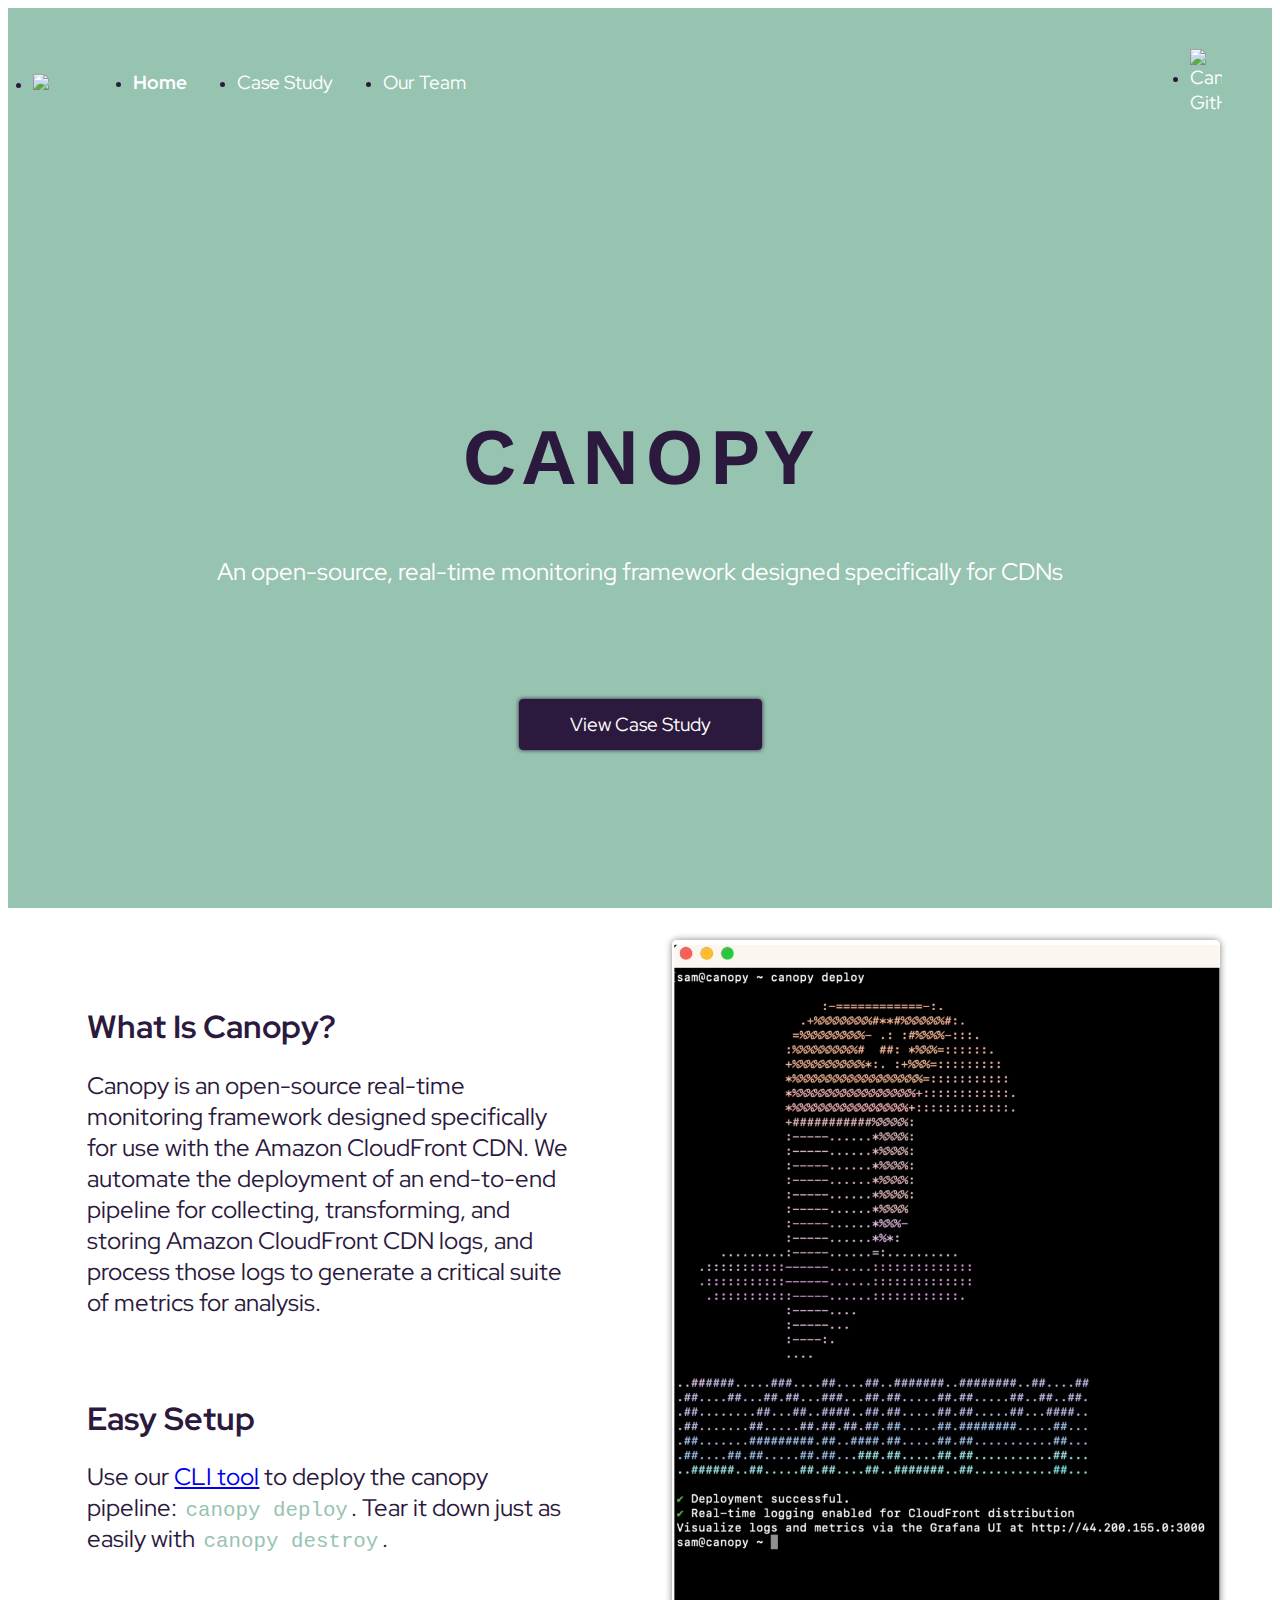
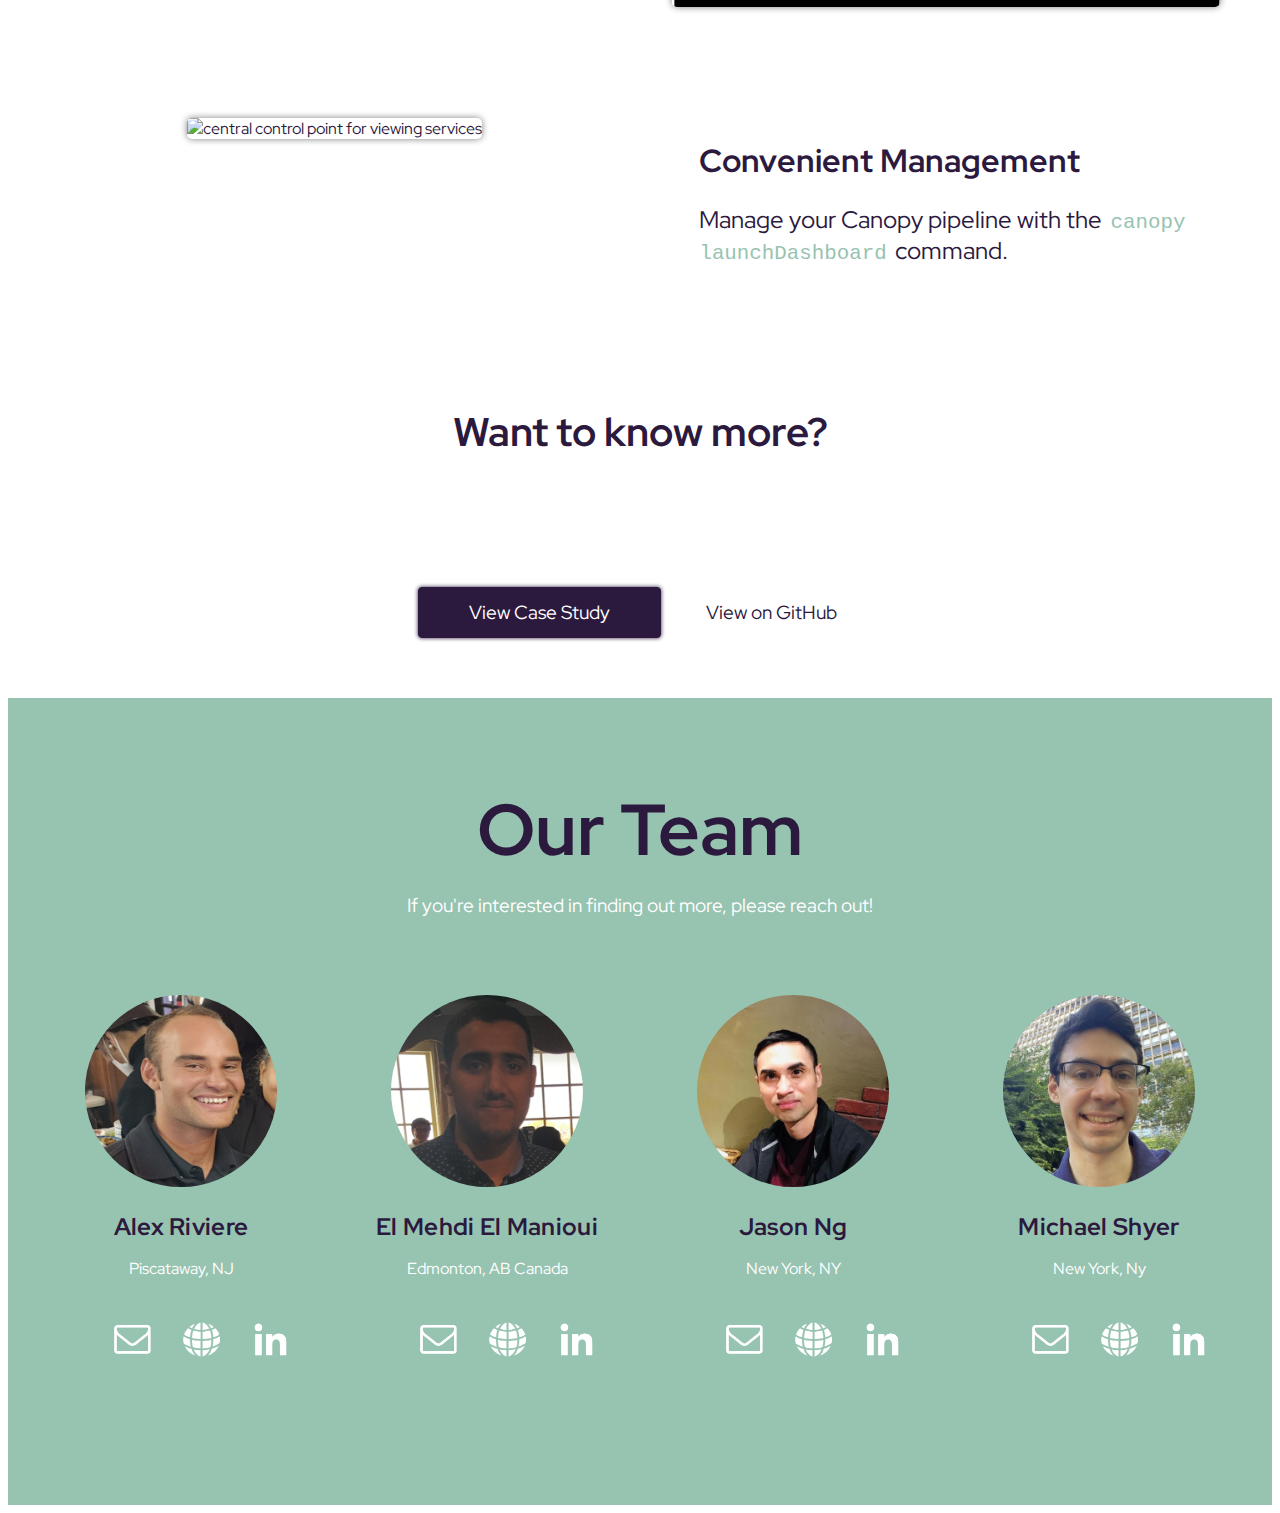
==== commit ca02cc56: "Update index.html" ====
--- a/index.html
+++ b/index.html
@@ -100,7 +100,7 @@
               <a href="index.html" class="active">Home</a>
             </li>
             <li><a href="case-study.html">Case Study</a></li>
-            <li><a href="team.html">Our Team</a></li>
+            <li><a href="/team">Our Team</a></li>
             <li class="flex-float-right">
               <a
                 href="https://github.com/canopy-framework/canopy-cli"
@@ -142,7 +142,6 @@
           <h1>Easy Setup</h1>
           <p>
             Use our
-            <!-- need to change to canopy github link -->
             <a href="https://github.com/canopy-framework/canopy-cli">CLI tool</a> to
             deploy the canopy pipeline:
             <code>canopy deploy</code>. Tear it down just as easily with
@@ -181,32 +180,6 @@
       </article>
     </section>
 
-    <!-- <section id="easy-integration" class="integration">
-      <article class="box">
-        <div class="text-box">
-          <h1>Easy Integration</h1>
-          <p>
-            Integrate Tacklebox into your existing applications with one of our
-            four client libraries in
-            <a href="https://github.com/tacklebox-webhooks/ruby">Ruby</a>,
-            <a href="https://github.com/tacklebox-webhooks/golang">Go</a>,
-            <a href="https://github.com/tacklebox-webhooks/javascript"
-              >JavaScript</a
-            >, or
-            <a href="https://github.com/tacklebox-webhooks/python">Python</a>.
-          </p>
-        </div>
-      </article>
-
-      <div class="box">
-        <img
-          class="browser-screenshot"
-          src="images/newDiagrams/clientLibraries.png"
-          alt="central control point for viewing services"
-        />
-      </div>
-    </section> -->
-
     <section class="lower-cta">
       <h2>Want to know more?</h2>
 
@@ -216,9 +189,8 @@
           class="button button-primary button-wide banner-cta"
           >View Case Study</a
         >
-        <!-- need to change to canopy github link -->
         <a
-          href="https://github.com/canopy/cli"
+          href="https://github.com/canopy-framework/canopy-cli"
           target="_blank"
           class="button button-link banner-cta"
           >View on GitHub</a
@@ -276,7 +248,7 @@
                   </a>
                 </li>
                 <li>
-                  <a href="" target="_blank"> <!-- Fill href with linkedin page of El Mehdi-->
+                  <a href="https://www.linkedin.com/in/elmanioui/" target="_blank">
                     <img src="images/icons/linked_in_icon.png" alt="linkedin" />
                   </a>
                 </li>
